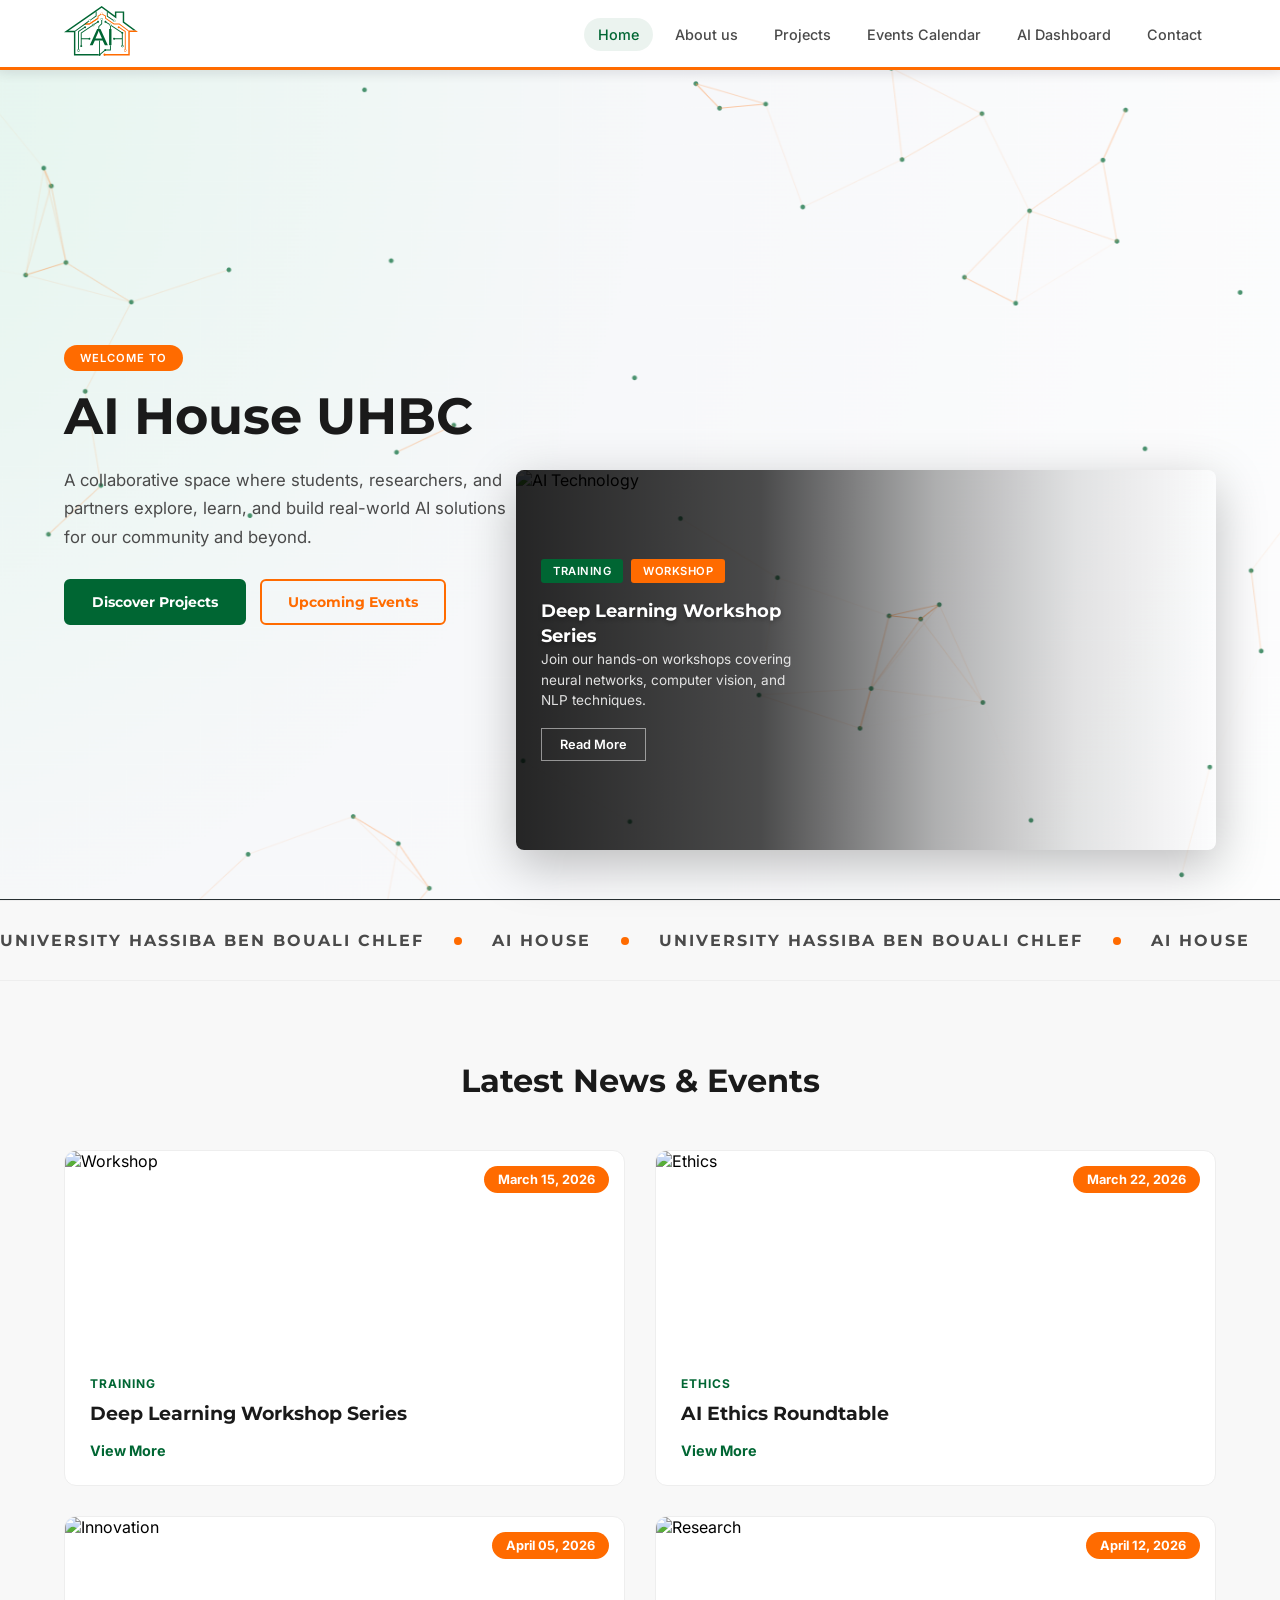
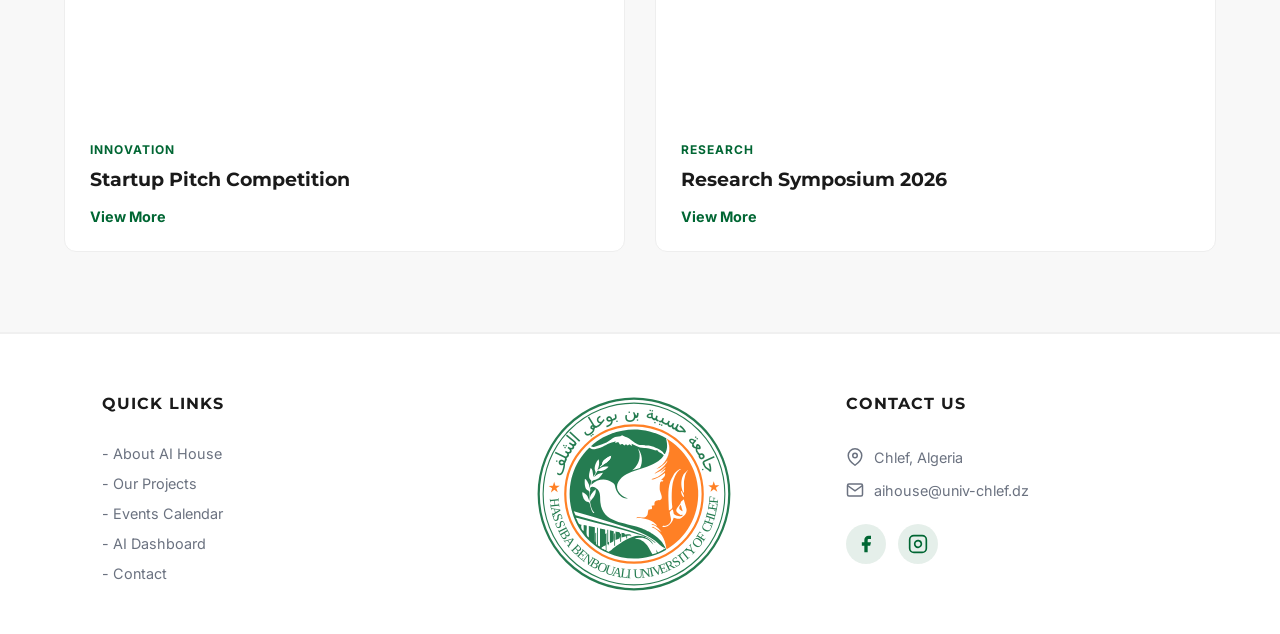
==== homepage.html @ d99b4059 "1" ====
<!DOCTYPE html>
<html lang="fr">
<head>
    <meta charset="UTF-8">
    <meta name="viewport" content="width=device-width, initial-scale=1.0">
    <title>AI House UHBC | Official Landing Page</title>
    <link href="https://fonts.googleapis.com/css2?family=Inter:wght@400;500&family=Montserrat:wght@600;700&display=swap" rel="stylesheet">
    <link rel="stylesheet" href="homepage.css">
    <link rel="stylesheet" href="nav.css">
    <link rel="stylesheet" href="hero.css">
    <link rel="stylesheet" href="slider.css">
    <link rel="stylesheet" href="marquee.css">
    <link rel="stylesheet" href="latest.css">
    <link rel="stylesheet" href="footer.css">
    <link rel="stylesheet" href="responsive.css">
</head>
<body>
    
    <header class="header">
        <nav class="navbar">
            <div class="nav-container">
                <a href="homepage.html" class="logo">
                    <img src="aihouse_logo.svg" alt="Ai House Logo" class="logo-header">
                </a>

                <button class="nav-toggle" aria-label="Toggle navigation">
                    <span></span>
                    <span></span>
                    <span></span>
                </button>
                
                <ul class="nav-links">
                    <li><a href="#home">Home</a></li>
                    <li><a href="#about_us">About us</a></li>
                    <li><a href="#projects">Projects</a></li>
                    <li><a href="#events">Events Calendar</a></li>
                    <li><a href="#ai_dashboard">AI Dashboard</a></li>
                    <li><a href="#contact">Contact</a></li>
                </ul>
            </div>
        </nav>
    </header>
    
    <section class="hero" id="home">
        <div class="hero-greeting">
            <span class="greeting-tag">Welcome to</span>
            <h1>AI House UHBC</h1>
            <p class="greeting-text">
                A collaborative space where students, researchers, and partners explore, 
                learn, and build real-world AI solutions for our community and beyond.
            </p>
            <div class="greeting-buttons">
                <a href="#projects" class="btn btn-primary">Discover Projects</a>
                <a href="#events" class="btn btn-secondary">Upcoming Events</a>
            </div>
        </div>
        
        <div class="hero-slider">
            <div class="mini-slide active" data-index="0">
                <div class="slide-bg">
                    <img src="https://images.unsplash.com/photo-1677442136019-21780ecad995?auto=format&w=600" alt="AI Technology">
                </div>
                <div class="slide-overlay">
                    <div class="slide-tags">
                        <span class="tag tag-green">Training</span>
                        <span class="tag tag-orange">Workshop</span>
                    </div>
                    <h3 class="slide-title">Deep Learning Workshop Series</h3>
                    <p class="slide-desc">Join our hands-on workshops covering neural networks, computer vision, and NLP techniques.</p>
                    <a href="#" class="slide-readmore">Read More</a>
                </div>
            </div>
            
            <div class="mini-slide" data-index="1">
                <div class="slide-bg">
                    <img src="https://images.unsplash.com/photo-1559136555-9303baea8ebd?auto=format&w=600" alt="Innovation">
                </div>
                <div class="slide-overlay">
                    <div class="slide-tags">
                        <span class="tag tag-green">Innovation</span>
                        <span class="tag tag-blue">Competition</span>
                    </div>
                    <h3 class="slide-title">Startup Pitch Competition 2026</h3>
                    <p class="slide-desc">Showcase your AI-powered startup idea and win funding, mentorship, and resources.</p>
                    <a href="#" class="slide-readmore">Read More</a>
                </div>
            </div>
            
            <div class="mini-slide" data-index="2">
                <div class="slide-bg">
                    <img src="https://images.unsplash.com/photo-1507413245164-6160d8298b31?auto=format&w=600" alt="Research">
                </div>
                <div class="slide-overlay">
                    <div class="slide-tags">
                        <span class="tag tag-green">Research</span>
                        <span class="tag tag-orange">Symposium</span>
                    </div>
                    <h3 class="slide-title">Research Symposium 2026</h3>
                    <p class="slide-desc">Present your research findings and explore cutting-edge AI research at UHBC.</p>
                    <a href="#" class="slide-readmore">Read More</a>
                </div>
            </div>
            
            <div class="mini-slide" data-index="3">
                <div class="slide-bg">
                    <img src="https://images.unsplash.com/photo-1550751827-4bd374c3f58b?auto=format&w=600" alt="Ethics">
                </div>
                <div class="slide-overlay">
                    <div class="slide-tags">
                        <span class="tag tag-green">Ethics</span>
                        <span class="tag tag-blue">Roundtable</span>
                    </div>
                    <h3 class="slide-title">AI Ethics Roundtable</h3>
                    <p class="slide-desc">Join the discussion on responsible AI development and ethical considerations.</p>
                    <a href="#" class="slide-readmore">Read More</a>
                </div>
            </div>
        </div>
    </section>

    <section class="marquee-section">
        <div class="marquee-row">
            <div class="marquee-content">
                <div class="marquee-item">University Hassiba Ben Bouali Chlef <div class="orange-dot"></div> AI House <div class="orange-dot"></div></div>
                <div class="marquee-item">University Hassiba Ben Bouali Chlef <div class="orange-dot"></div> AI House <div class="orange-dot"></div></div>
                <div class="marquee-item">University Hassiba Ben Bouali Chlef <div class="orange-dot"></div> AI House <div class="orange-dot"></div></div>
                <div class="marquee-item">University Hassiba Ben Bouali Chlef <div class="orange-dot"></div> AI House <div class="orange-dot"></div></div>
            </div>
        </div>
    </section>

    <section class="latest-section" id="events">
        <h2 class="section-title">Latest News & Events</h2>
        <div class="grid-2x2">
            <div class="event-card">
                <div class="event-image">
                    <img src="https://images.unsplash.com/photo-1591453089816-0fbb971b454c?auto=format&w=800" alt="Workshop">
                    <div class="date-badge">March 15, 2026</div>
                </div>
                <div class="event-content">
                    <span class="cat-tag">Training</span>
                    <h3 class="event-title">Deep Learning Workshop Series</h3>
                    <a href="#" class="event-link">View More</a>
                </div>
            </div>
            <div class="event-card">
                <div class="event-image">
                    <img src="https://images.unsplash.com/photo-1550751827-4bd374c3f58b?auto=format&w=800" alt="Ethics">
                    <div class="date-badge">March 22, 2026</div>
                </div>
                <div class="event-content">
                    <span class="cat-tag">Ethics</span>
                    <h3 class="event-title">AI Ethics Roundtable</h3>
                    <a href="#" class="event-link">View More</a>
                </div>
            </div>
            <div class="event-card">
                <div class="event-image">
                    <img src="https://images.unsplash.com/photo-1559136555-9303baea8ebd?auto=format&w=800" alt="Innovation">
                    <div class="date-badge">April 05, 2026</div>
                </div>
                <div class="event-content">
                    <span class="cat-tag">Innovation</span>
                    <h3 class="event-title">Startup Pitch Competition</h3>
                    <a href="#" class="event-link">View More</a>
                </div>
            </div>
            <div class="event-card">
                <div class="event-image">
                    <img src="https://images.unsplash.com/photo-1507413245164-6160d8298b31?auto=format&w=800" alt="Research">
                    <div class="date-badge">April 12, 2026</div>
                </div>
                <div class="event-content">
                    <span class="cat-tag">Research</span>
                    <h3 class="event-title">Research Symposium 2026</h3>
                    <a href="#" class="event-link">View More</a>
                </div>
            </div>
        </div>
    </section>

    <footer id="contact">
        <div class="footer-col footer-quick">
            <h3>Quick Links</h3>
            <ul class="footer-links">
                <li><a href="#">- About AI House</a></li>
                <li><a href="#">- Our Projects</a></li>
                <li><a href="#">- Events Calendar</a></li>
                <li><a href="#">- AI Dashboard</a></li>
                <li><a href="#">- Contact</a></li>
            </ul>
        </div>
        <div class="footer-col footer-logo">
            <img src="uhbc_logo.svg" alt="UHBC Logo" class="logo-footer">
        </div>
        <div class="footer-col footer-contact">
            <h3>Contact Us</h3>
            <p>
                <svg class="icon" viewBox="0 0 24 24" fill="none" stroke="currentColor" stroke-width="2">
                    <path d="M21 10c0 7-9 13-9 13s-9-6-9-13a9 9 0 0118 0z"/>
                    <circle cx="12" cy="10" r="3"/>
                </svg>
                Chlef, Algeria
            </p>
            <p>
                <svg class="icon" viewBox="0 0 24 24" fill="none" stroke="currentColor" stroke-width="2">
                    <path d="M4 4h16c1.1 0 2 .9 2 2v12c0 1.1-.9 2-2 2H4c-1.1 0-2-.9-2-2V6c0-1.1.9-2 2-2z"/>
                    <polyline points="22,6 12,13 2,6"/>
                </svg>
                aihouse@univ-chlef.dz
            </p>
            <div class="social-icons">
                <a href="https://www.facebook.com/people/AI-HOUSE-UHBC/61585214978330/" aria-label="Facebook">
                    <svg viewBox="0 0 24 24" fill="currentColor">
                        <path d="M18 2h-3a5 5 0 00-5 5v3H7v4h3v8h4v-8h3l1-4h-4V7a1 1 0 011-1h3z"/>
                    </svg>
                </a>
                <a href="https://www.instagram.com/aihouseuhbc/" aria-label="Instagram">
                    <svg viewBox="0 0 24 24" fill="none" stroke="currentColor" stroke-width="2">
                        <rect x="2" y="2" width="20" height="20" rx="5" ry="5"/>
                        <path d="M16 11.37A4 4 0 1112.63 8 4 4 0 0116 11.37z"/>
                        <line x1="17.5" y1="6.5" x2="17.51" y2="6.5"/>
                    </svg>
                </a>
            </div>
        </div>
    </footer>

    <script src="homepage.js"></script>
</body>
</html>
---- homepage.css ----
:root {
    --primary-green: #006633;
    --primary-orange: #FF6B00;
    --dark-bg: #0A0F0D;
    --text-dark: #1A1A1A;
    --text-gray: #4A4A4A;
    --text-light: #F5F5F5;
    --light-gray: #F8F8F8;
}

* {
    margin: 0;
    padding: 0;
    box-sizing: border-box;
}

body {
    font-family: 'Inter', sans-serif;
    background: #f7f8fa;
    overflow-x: hidden;
    scroll-behavior: smooth;
    padding-top: 70px;
}
---- nav.css ----
.navbar {
    position: fixed;
    top: 0;
    width: 100%;
    height: 70px;
    background: #ffffff;
    z-index: 2000;
    display: flex;
    align-items: center;
    border-bottom: 3px solid var(--primary-orange);
    box-shadow: 0 4px 12px rgba(15, 23, 42, 0.06);
}

.nav-container {
    width: 90%;
    max-width: 1200px;
    margin: 0 auto;
    display: flex;
    justify-content: space-between;
    align-items: center;
}

.logo {
    color: var(--text-dark);
    text-decoration: none;
    font-family: 'Montserrat';
    font-weight: 700;
    font-size: 1.3rem;
}

.logo-text {
    color: var(--primary-green);
}

.logo-header {
    height: 50px;
    width: auto;
    object-fit: contain;
    transition: all 0.3s ease;
}

.logo-header:hover {
    transform: scale(1.05);
}

.nav-links {
    display: flex;
    list-style: none;
    gap: 8px;
}

.nav-links a {
    color: var(--text-gray);
    text-decoration: none;
    font-weight: 500;
    font-size: 0.9rem;
    transition: all 0.3s ease;
    padding: 8px 14px;
    border-radius: 20px;
    white-space: nowrap;
}

.nav-links a:hover,
.nav-links a.active {
    color: var(--primary-green);
    background: rgba(0, 102, 51, 0.08);
}

.nav-toggle {
    display: none;
    width: 40px;
    height: 40px;
    border: none;
    background: transparent;
    cursor: pointer;
    flex-direction: column;
    justify-content: center;
    align-items: center;
    gap: 5px;
    padding: 0;
}

.nav-toggle span {
    display: block;
    width: 24px;
    height: 2px;
    background: var(--text-dark);
    border-radius: 2px;
    transition: all 0.3s ease;
}

body.nav-open .nav-toggle span:nth-child(1) {
    transform: rotate(45deg) translate(5px, 5px);
}

body.nav-open .nav-toggle span:nth-child(2) {
    opacity: 0;
}

body.nav-open .nav-toggle span:nth-child(3) {
    transform: rotate(-45deg) translate(5px, -5px);
}
---- hero.css ----
.hero {
    min-height: calc(100vh - 70px);
    background: url('bg.png');
    background-size: cover;
    background-position: center;
    display: flex;
    align-items: center;
    position: relative;
    padding: 60px 5%;
}

.hero-greeting {
    max-width: 500px;
    z-index: 2;
}

.greeting-tag {
    display: inline-block;
    background: var(--primary-orange);
    color: white;
    padding: 6px 16px;
    border-radius: 20px;
    font-size: 0.7rem;
    font-weight: 600;
    text-transform: uppercase;
    letter-spacing: 1px;
    margin-bottom: 16px;
}

.hero-greeting h1 {
    font-family: 'Montserrat';
    font-size: clamp(2.2rem, 4vw, 3.5rem);
    font-weight: 700;
    margin-bottom: 20px;
    line-height: 1.15;
    color: var(--text-dark);
}

.greeting-text {
    font-size: 1.05rem;
    line-height: 1.7;
    margin-bottom: 28px;
    color: var(--text-gray);
    max-width: 450px;
}

.greeting-buttons {
    display: flex;
    gap: 14px;
    flex-wrap: wrap;
}

.btn {
    display: inline-block;
    padding: 12px 26px;
    border-radius: 6px;
    text-decoration: none;
    font-family: 'Montserrat';
    font-weight: 700;
    font-size: 0.9rem;
    transition: all 0.3s ease;
}

.btn-primary {
    background: var(--primary-green);
    color: white;
    border: 2px solid var(--primary-green);
}

.btn-primary:hover {
    background: transparent;
    color: var(--primary-green);
    transform: translateY(-2px);
}

.btn-secondary {
    background: transparent;
    color: var(--primary-orange);
    border: 2px solid var(--primary-orange);
}

.btn-secondary:hover {
    background: var(--primary-orange);
    color: white;
    transform: translateY(-2px);
}
---- slider.css ----
.hero-slider {
    position: absolute;
    bottom: 50px;
    right: 5%;
    width: 700px;
    height: 380px;
    border-radius: 8px;
    overflow: hidden;
    box-shadow: 0 15px 50px rgba(0, 0, 0, 0.25);
    z-index: 10;
}

.mini-slide {
    display: none;
    position: relative;
    width: 100%;
    height: 100%;
}

.mini-slide.active {
    display: block;
    animation: fadeSlide 0.5s ease;
}

@keyframes fadeSlide {
    from { opacity: 0; }
    to { opacity: 1; }
}

.slide-bg {
    position: absolute;
    top: 0;
    left: 0;
    width: 100%;
    height: 100%;
    z-index: 1;
}

.slide-bg img {
    width: 100%;
    height: 100%;
    object-fit: cover;
}

.slide-overlay {
    position: absolute;
    top: 0;
    left: 0;
    width: 100%;
    height: 100%;
    z-index: 2;
    background: linear-gradient(to right, 
        rgba(0, 0, 0, 0.85) 0%, 
        rgba(0, 0, 0, 0.7) 35%, 
        rgba(0, 0, 0, 0.3) 60%, 
        rgba(0, 0, 0, 0.1) 80%, 
        transparent 100%);
    padding: 25px;
    display: flex;
    flex-direction: column;
    justify-content: center;
}

.slide-tags {
    display: flex;
    gap: 8px;
    margin-bottom: 15px;
    flex-wrap: wrap;
}

.tag {
    padding: 5px 12px;
    border-radius: 3px;
    font-size: 0.7rem;
    font-weight: 600;
    text-transform: uppercase;
    letter-spacing: 0.5px;
}

.tag-green {
    background: var(--primary-green);
    color: white;
}

.tag-orange {
    background: var(--primary-orange);
    color: white;
}

.tag-blue {
    background: #2563eb;
    color: white;
}

.slide-title {
    font-family: 'Montserrat';
    font-size: 1.15rem;
    font-weight: 700;
    color: white;
    line-height: 1.4;
    max-width: 280px;
    text-shadow: 0 2px 4px rgba(0, 0, 0, 0.3);
}

.slide-desc {
    font-size: 0.85rem;
    color: rgba(255, 255, 255, 0.85);
    line-height: 1.5;
    margin-bottom: 18px;
    max-width: 260px;
}

.slide-readmore {
    display: inline-block;
    padding: 8px 18px;
    border: 1px solid rgba(255, 255, 255, 0.5);
    color: white;
    text-decoration: none;
    font-size: 0.8rem;
    font-weight: 600;
    transition: all 0.3s ease;
    align-self: flex-start;
}

.slide-readmore:hover {
    background: white;
    color: var(--text-dark);
    border-color: white;
}

.slick-arrow {
    position: absolute;
    top: 50%;
    transform: translateY(-50%);
    width: 45px;
    height: 45px;
    border: 2px solid var(--primary-orange);
    background: transparent;
    border-radius: 50%;
    cursor: pointer;
    z-index: 20;
    display: flex;
    align-items: center;
    justify-content: center;
    transition: all 0.3s ease;
}

.slick-arrow svg {
    width: 20px;
    height: 20px;
    color: var(--primary-orange);
}

.slick-arrow:hover {
    background: var(--primary-orange);
    transform: translateY(-50%) scale(1.1);
}

.slick-arrow:hover svg {
    color: white;
}

.slick-prev {
    left: -60px;
}

.slick-next {
    right: -60px;
}
---- marquee.css ----
.marquee-section {
    background: var(--light-gray);
    padding: 30px 0;
    overflow: hidden;
    border-top: 1px solid #eee;
    border-bottom: 1px solid #eee;
}

.marquee-row {
    display: flex;
    white-space: nowrap;
}

.marquee-content {
    display: flex;
    align-items: center;
    min-width: 200%;
    animation: scroll-left 30s linear infinite;
}

.marquee-item {
    font-family: 'Montserrat';
    font-weight: 700;
    font-size: 1rem;
    text-transform: uppercase;
    letter-spacing: 2px;
    color: var(--text-gray);
    display: flex;
    align-items: center;
}

.orange-dot {
    width: 8px;
    height: 8px;
    background: var(--primary-orange);
    border-radius: 50%;
    margin: 0 30px;
}

@keyframes scroll-left {
    from { transform: translateX(0); }
    to { transform: translateX(-50%); }
}
---- latest.css ----
.latest-section {
    padding: 80px 5%;
    background: var(--light-gray);
}

.section-title {
    text-align: center;
    margin-bottom: 50px;
    font-family: 'Montserrat';
    font-size: 2rem;
    color: var(--text-dark);
}

.grid-2x2 {
    display: grid;
    grid-template-columns: repeat(2, 1fr);
    gap: 30px;
    max-width: 1200px;
    margin: 0 auto;
}

.event-card {
    background: #fff;
    border-radius: 12px;
    overflow: hidden;
    transition: all 0.3s ease;
    border: 1px solid #eee;
}

.event-card:hover {
    transform: translateY(-8px);
    box-shadow: 0 15px 30px rgba(0, 0, 0, 0.1);
}

.event-image {
    height: 200px;
    position: relative;
    overflow: hidden;
}

.event-image img {
    width: 100%;
    height: 100%;
    object-fit: cover;
    transition: transform 0.5s ease;
}

.event-card:hover .event-image img {
    transform: scale(1.1);
}

.date-badge {
    position: absolute;
    top: 15px;
    right: 15px;
    background: var(--primary-orange);
    color: white;
    padding: 6px 14px;
    border-radius: 20px;
    font-weight: 700;
    font-size: 0.8rem;
}

.event-content {
    padding: 25px;
}

.cat-tag {
    color: var(--primary-green);
    font-weight: 700;
    font-size: 0.75rem;
    text-transform: uppercase;
    margin-bottom: 10px;
    display: block;
    letter-spacing: 1px;
}

.event-title {
    font-family: 'Montserrat';
    font-size: 1.2rem;
    margin-bottom: 15px;
    color: var(--text-dark);
}

.event-link {
    color: var(--primary-green);
    font-weight: 700;
    text-decoration: none;
    font-size: 0.9rem;
}

.event-link:hover {
    text-decoration: underline;
}
---- footer.css ----
footer {
    background: #ffffff;
    color: var(--text-dark);
    padding: 60px 8% 40px;
    display: grid;
    grid-template-columns: repeat(3, 1fr);
    gap: 40px;
    border-top: 2px solid rgba(0, 0, 0, 0.06);
}

.footer-col {
    display: flex;
    flex-direction: column;
    gap: 10px;
}

.footer-col h3 {
    font-family: 'Montserrat';
    margin-bottom: 20px;
    font-size: 1rem;
    text-transform: uppercase;
    letter-spacing: 1px;
    color: var(--text-dark);
}

.footer-col p {
    font-size: 0.9rem;
    color: #6b7280;
    margin-top: 5px;
    display: flex;
    align-items: center;
    gap: 10px;
}

.footer-links {
    list-style: none;
    padding: 0;
    margin: 0;
}

.footer-links li {
    margin-bottom: 10px;
}

.footer-links a {
    color: #6b7280;
    text-decoration: none;
    transition: all 0.3s ease;
    font-size: 0.9rem;
}

.footer-links a:hover {
    color: var(--primary-green);
    padding-left: 5px;
}

.logo-footer {
    height: 200px;
    width: auto;
    object-fit: contain;
    opacity: 0.85;
    transition: opacity 0.3s ease;
}

.logo-footer:hover {
    opacity: 1;
}

.icon {
    width: 18px;
    height: 18px;
    flex-shrink: 0;
}

.social-icons {
    display: flex;
    gap: 12px;
    margin-top: 15px;
}

.social-icons a {
    width: 40px;
    height: 40px;
    background: rgba(0, 102, 51, 0.1);
    border-radius: 50%;
    display: flex;
    align-items: center;
    justify-content: center;
    color: var(--primary-green);
    transition: all 0.3s ease;
    text-decoration: none;
}

.social-icons a:hover {
    background: var(--primary-green);
    color: white;
    transform: translateY(-3px);
}

.social-icons a svg {
    width: 20px;
    height: 20px;
}
---- responsive.css ----
@media (max-width: 1100px) {
    .hero-slider {
        width: 380px;
        height: 260px;
    }
    
    .slide-title {
        font-size: 1.05rem;
        max-width: 240px;
    }
    
    .slide-desc {
        font-size: 0.8rem;
        max-width: 220px;
    }
}

@media (max-width: 992px) {
    .hero {
        flex-direction: column;
        align-items: flex-start;
        padding-bottom: 340px;
    }

    .hero-greeting {
        max-width: 100%;
        margin-bottom: 40px;
    }

    .hero-slider {
        position: relative;
        bottom: auto;
        right: auto;
        width: 100%;
        max-width: 500px;
        margin: 0 auto;
        height: 280px;
    }

    .slide-title {
        font-size: 1.15rem;
        max-width: 320px;
    }

    .slide-desc {
        font-size: 0.85rem;
        max-width: 300px;
    }

    .grid-2x2 {
        grid-template-columns: 1fr;
        max-width: 500px;
    }

    footer {
        grid-template-columns: 1fr;
        text-align: center;
        gap: 40px;
    }

    .col {
        align-items: center;
    }

    .social-icons {
        justify-content: center;
    }
}

@media (max-width: 768px) {
    .nav-toggle {
        display: flex;
    }

    .nav-links {
        position: absolute;
        top: 70px;
        left: 0;
        right: 0;
        flex-direction: column;
        background: white;
        padding: 20px;
        gap: 5px;
        box-shadow: 0 10px 30px rgba(0, 0, 0, 0.1);
        display: none;
    }

    body.nav-open .nav-links {
        display: flex;
    }

    .nav-links a {
        padding: 12px 20px;
        text-align: center;
    }

    .hero {
        padding: 40px 5% 320px;
    }

    .hero-greeting h1 {
        font-size: 1.9rem;
    }

    .greeting-text {
        font-size: 1rem;
    }

    .hero-slider {
        height: 260px;
    }

    .slide-overlay {
        padding: 20px;
    }

    .slide-title {
        font-size: 1.05rem;
        max-width: 260px;
    }

    .slide-desc {
        font-size: 0.8rem;
        max-width: 240px;
    }

    
    .slider-arrow {
        width: 32px;
        height: 32px;
    }

    .slider-arrow svg {
        width: 16px;
        height: 16px;
    }

    .latest-section {
        padding: 60px 5%;
    }

    .section-title {
        font-size: 1.6rem;
    }
}

@media (max-width: 480px) {
    .greeting-buttons {
        flex-direction: column;
    }

    .btn {
        width: 100%;
        text-align: center;
    }

    .hero-slider {
        height: 240px;
    }

    .slide-overlay {
        padding: 18px;
        background: linear-gradient(to right, 
            rgba(0, 0, 0, 0.9) 0%, 
            rgba(0, 0, 0, 0.75) 45%, 
            rgba(0, 0, 0, 0.4) 70%, 
            rgba(0, 0, 0, 0.2) 100%);
    }

    .slide-title {
        font-size: 0.95rem;
        max-width: 200px;
    }

    .slide-desc {
        font-size: 0.75rem;
        max-width: 180px;
        margin-bottom: 14px;
    }

    .slide-tags {
        margin-bottom: 12px;
    }

    .tag {
        padding: 4px 10px;
        font-size: 0.65rem;
    }

    .event-image {
        height: 160px;
    }

    .marquee-item {
        font-size: 0.85rem;
    }
}
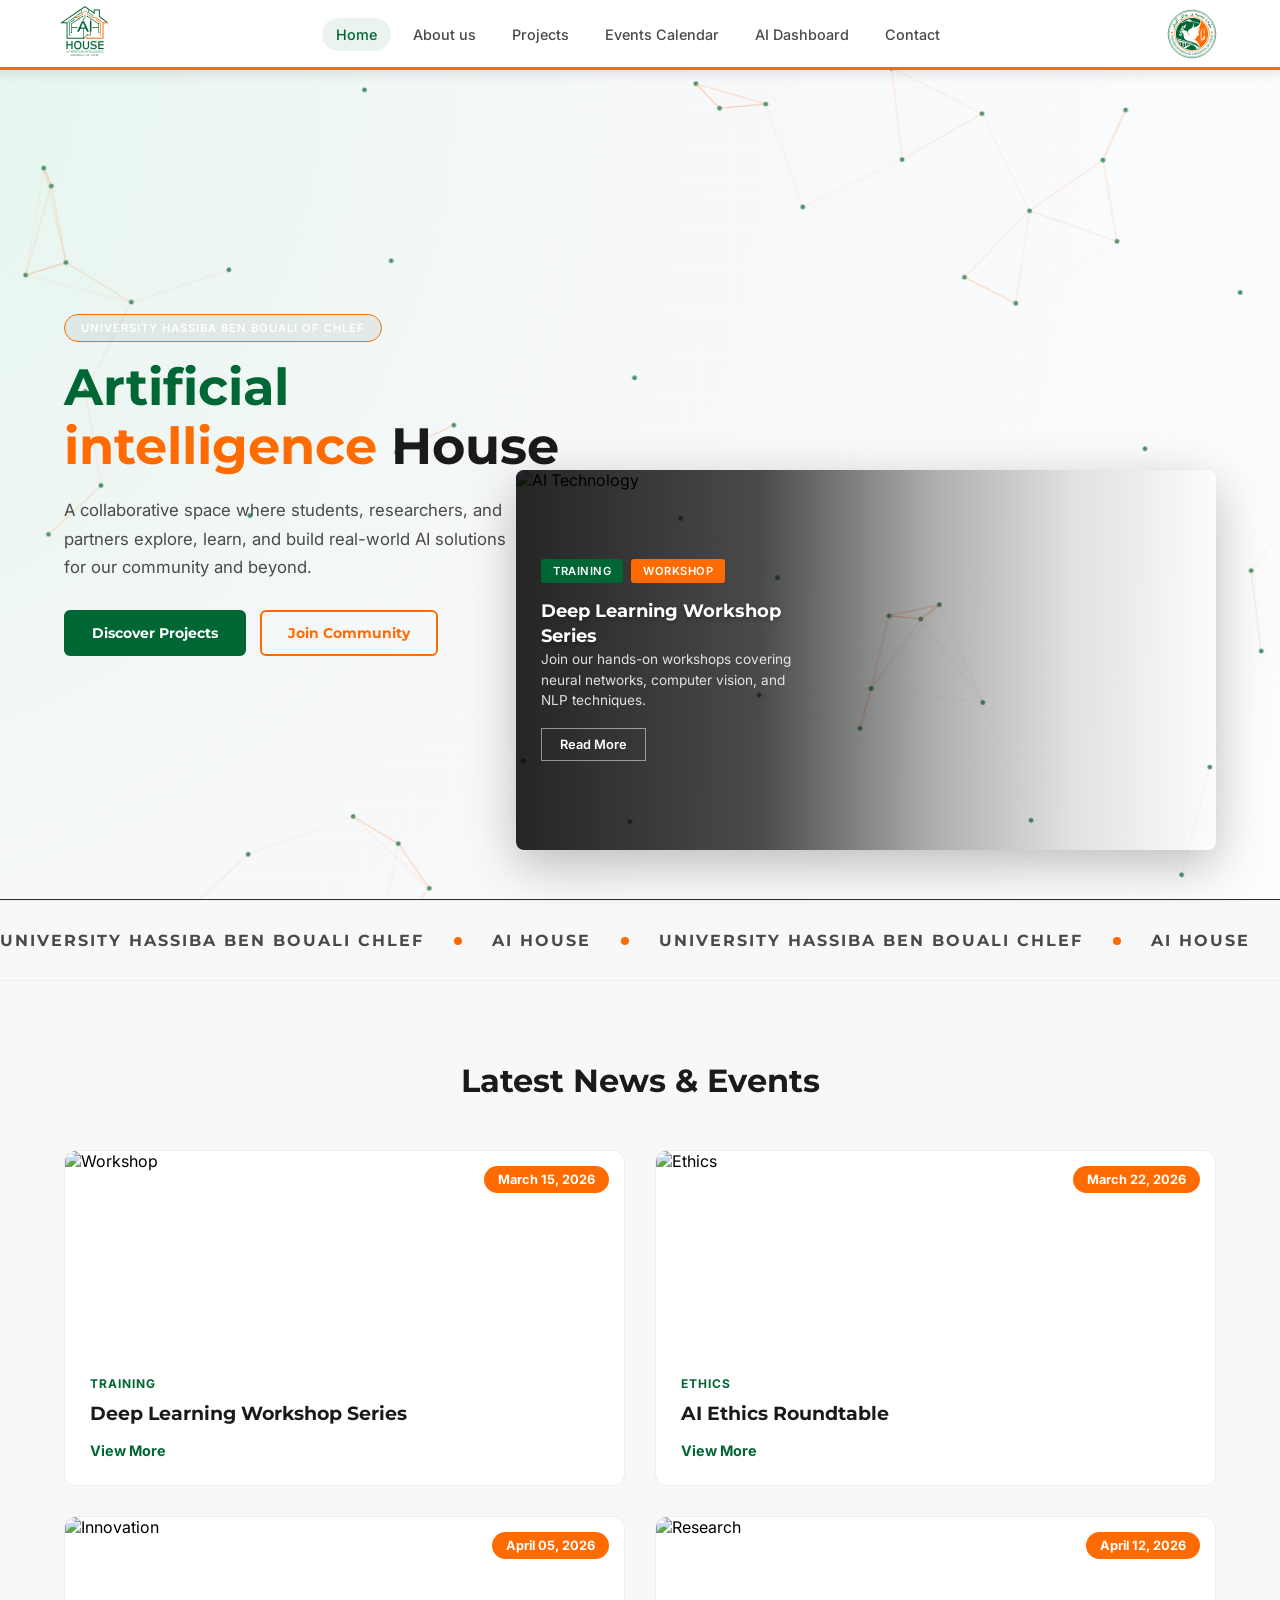
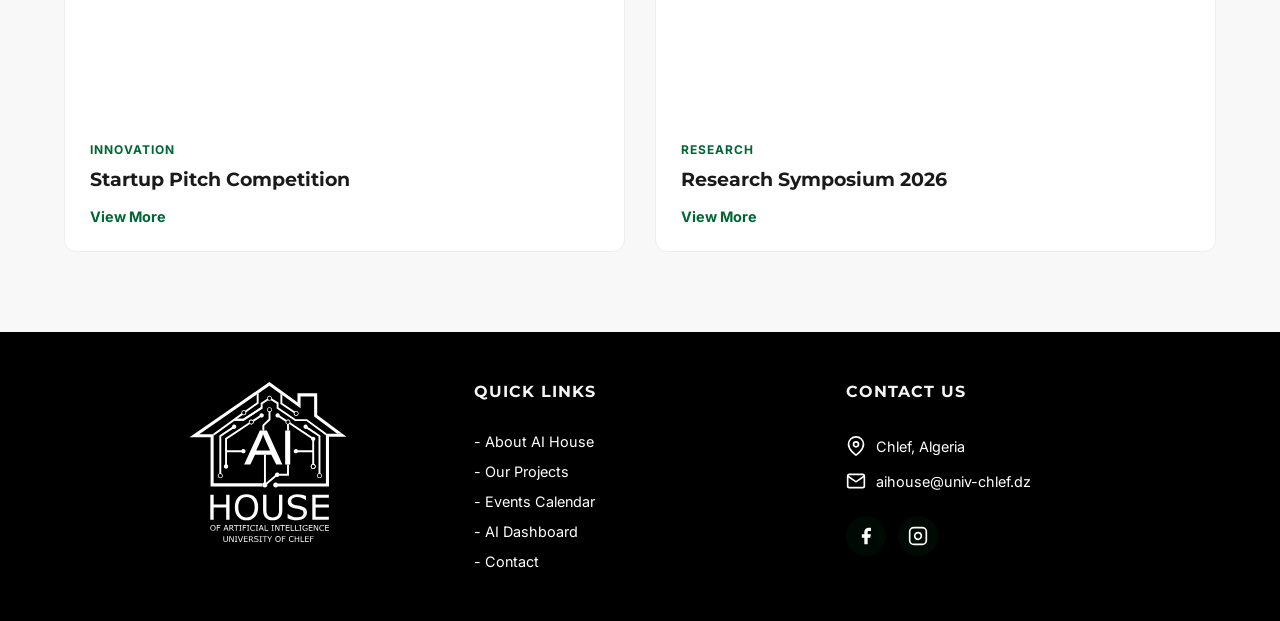
==== commit c539a502: "home" ====
--- a/homepage.html
+++ b/homepage.html
@@ -6,13 +6,6 @@
     <title>AI House UHBC | Official Landing Page</title>
     <link href="https://fonts.googleapis.com/css2?family=Inter:wght@400;500&family=Montserrat:wght@600;700&display=swap" rel="stylesheet">
     <link rel="stylesheet" href="homepage.css">
-    <link rel="stylesheet" href="nav.css">
-    <link rel="stylesheet" href="hero.css">
-    <link rel="stylesheet" href="slider.css">
-    <link rel="stylesheet" href="marquee.css">
-    <link rel="stylesheet" href="latest.css">
-    <link rel="stylesheet" href="footer.css">
-    <link rel="stylesheet" href="responsive.css">
 </head>
 <body>
     
@@ -37,21 +30,22 @@
                     <li><a href="#ai_dashboard">AI Dashboard</a></li>
                     <li><a href="#contact">Contact</a></li>
                 </ul>
+                <img src="uhbc_logo.svg" alt="Ai House Logo" class="logo-header">
             </div>
         </nav>
     </header>
     
     <section class="hero" id="home">
         <div class="hero-greeting">
-            <span class="greeting-tag">Welcome to</span>
-            <h1>AI House UHBC</h1>
+            <span class="greeting-tag">UNIVERSITY HASSIBA BEN BOUALI OF CHLEF</span>
+            <h1><span class="A-text">Artificial</span><span class="i-text"> intelligence</span> House</h1>
             <p class="greeting-text">
                 A collaborative space where students, researchers, and partners explore, 
                 learn, and build real-world AI solutions for our community and beyond.
             </p>
             <div class="greeting-buttons">
-                <a href="#projects" class="btn btn-primary">Discover Projects</a>
-                <a href="#events" class="btn btn-secondary">Upcoming Events</a>
+                <a href="#" class="btn btn-primary">Discover Projects</a>
+                <a href="#" class="btn btn-secondary">Join Community</a>
             </div>
         </div>
         
@@ -125,6 +119,14 @@
                 <div class="marquee-item">University Hassiba Ben Bouali Chlef <div class="orange-dot"></div> AI House <div class="orange-dot"></div></div>
                 <div class="marquee-item">University Hassiba Ben Bouali Chlef <div class="orange-dot"></div> AI House <div class="orange-dot"></div></div>
                 <div class="marquee-item">University Hassiba Ben Bouali Chlef <div class="orange-dot"></div> AI House <div class="orange-dot"></div></div>
+                <div class="marquee-item">University Hassiba Ben Bouali Chlef <div class="orange-dot"></div> AI House <div class="orange-dot"></div></div>
+                <div class="marquee-item">University Hassiba Ben Bouali Chlef <div class="orange-dot"></div> AI House <div class="orange-dot"></div></div>
+                <div class="marquee-item">University Hassiba Ben Bouali Chlef <div class="orange-dot"></div> AI House <div class="orange-dot"></div></div>
+                <div class="marquee-item">University Hassiba Ben Bouali Chlef <div class="orange-dot"></div> AI House <div class="orange-dot"></div></div>
+                <div class="marquee-item">University Hassiba Ben Bouali Chlef <div class="orange-dot"></div> AI House <div class="orange-dot"></div></div>
+                <div class="marquee-item">University Hassiba Ben Bouali Chlef <div class="orange-dot"></div> AI House <div class="orange-dot"></div></div>
+                <div class="marquee-item">University Hassiba Ben Bouali Chlef <div class="orange-dot"></div> AI House <div class="orange-dot"></div></div>
+                <div class="marquee-item">University Hassiba Ben Bouali Chlef <div class="orange-dot"></div> AI House <div class="orange-dot"></div></div>
             </div>
         </div>
     </section>
@@ -179,7 +181,10 @@
         </div>
     </section>
 
-    <footer id="contact">
+    <footer class="footer">
+        <div class="footer-col logo">
+            <img src="aihouse_logo_white.svg" alt="Ai House Logo" class="logo-footer">
+        </div>
         <div class="footer-col footer-quick">
             <h3>Quick Links</h3>
             <ul class="footer-links">
@@ -189,9 +194,6 @@
                 <li><a href="#">- AI Dashboard</a></li>
                 <li><a href="#">- Contact</a></li>
             </ul>
-        </div>
-        <div class="footer-col footer-logo">
-            <img src="uhbc_logo.svg" alt="UHBC Logo" class="logo-footer">
         </div>
         <div class="footer-col footer-contact">
             <h3>Contact Us</h3>
--- a/homepage.css
+++ b/homepage.css
@@ -22,16 +22,840 @@
     padding-top: 70px;
 }
 
-
-
-
-
-
-
-
-
-
-
-
-
-
+/* Navbar Styles */
+.navbar {
+    position: fixed;
+    top: 0;
+    left: 0;
+    right: 0;
+    width: 100%;
+    height: 70px;
+    background: #ffffff;
+    z-index: 2000;
+    display: flex;
+    align-items: center;
+    border-bottom: 3px solid var(--primary-orange);
+    box-shadow: 0 4px 12px rgba(15, 23, 42, 0.06);
+}
+
+.nav-container {
+    width: 100%;
+    max-width: 1200px;
+    margin: 0 auto;
+    display: flex;
+    justify-content: space-between;
+    align-items: center;
+    padding: 0 20px;
+}
+
+.logo {
+    color: var(--text-dark);
+    text-decoration: none;
+    font-family: 'Montserrat', sans-serif;
+    font-weight: 700;
+    font-size: 1.3rem;
+}
+
+.logo-text {
+    color: var(--primary-green);
+}
+
+.logo-header {
+    height: 50px;
+    width: auto;
+    object-fit: contain;
+    transition: all 0.3s ease;
+}
+
+.logo-header:hover {
+    transform: scale(1.05);
+}
+
+.nav-links {
+    display: flex;
+    list-style: none;
+    gap: 8px;
+}
+
+.nav-links a {
+    color: var(--text-gray);
+    text-decoration: none;
+    font-weight: 500;
+    font-size: 0.9rem;
+    transition: all 0.3s ease;
+    padding: 8px 14px;
+    border-radius: 20px;
+    white-space: nowrap;
+}
+
+.nav-links a:hover,
+.nav-links a.active {
+    color: var(--primary-green);
+    background: rgba(0, 102, 51, 0.08);
+}
+
+.nav-toggle {
+    display: none;
+    width: 40px;
+    height: 40px;
+    border: none;
+    background: transparent;
+    cursor: pointer;
+    flex-direction: column;
+    justify-content: center;
+    align-items: center;
+    gap: 5px;
+    padding: 0;
+}
+
+.nav-toggle span {
+    display: block;
+    width: 24px;
+    height: 2px;
+    background: var(--text-dark);
+    border-radius: 2px;
+    transition: all 0.3s ease;
+}
+
+body.nav-open .nav-toggle span:nth-child(1) {
+    transform: rotate(45deg) translate(5px, 5px);
+}
+
+body.nav-open .nav-toggle span:nth-child(2) {
+    opacity: 0;
+}
+
+body.nav-open .nav-toggle span:nth-child(3) {
+    transform: rotate(-45deg) translate(5px, -5px);
+}
+
+/* Hero Section */
+.hero {
+    min-height: calc(100vh - 70px);
+    background: url('bg.png');
+    background-size: cover;
+    background-position: center;
+    display: flex;
+    align-items: center;
+    position: relative;
+    padding: 60px 5%;
+}
+
+.hero-greeting {
+    max-width: 500px;
+    z-index: 2;
+}
+
+.A-text {
+    color: var(--primary-green);
+}
+
+.i-text {
+    color: var(--primary-orange);
+}
+
+.greeting-tag {
+    display: inline-block;
+    background: rgba(0, 0, 0, 0.06);
+    color: white;
+    border: 1px solid var(--primary-orange);
+    padding: 6px 16px;
+    border-radius: 20px;
+    font-size: 0.7rem;
+    font-weight: 600;
+    text-transform: uppercase;
+    letter-spacing: 1px;
+    margin-bottom: 16px;
+}
+
+.hero-greeting h1 {
+    font-family: 'Montserrat', sans-serif;
+    font-size: clamp(2.2rem, 4vw, 3.5rem);
+    font-weight: 700;
+    margin-bottom: 20px;
+    line-height: 1.15;
+    color: var(--text-dark);
+}
+
+.greeting-text {
+    font-size: 1.05rem;
+    line-height: 1.7;
+    margin-bottom: 28px;
+    color: var(--text-gray);
+    max-width: 450px;
+}
+
+.greeting-buttons {
+    display: flex;
+    gap: 14px;
+    flex-wrap: wrap;
+}
+
+.btn {
+    display: inline-block;
+    padding: 12px 26px;
+    border-radius: 6px;
+    text-decoration: none;
+    font-family: 'Montserrat', sans-serif;
+    font-weight: 700;
+    font-size: 0.9rem;
+    transition: all 0.3s ease;
+}
+
+.btn-primary {
+    background: var(--primary-green);
+    color: white;
+    border: 2px solid var(--primary-green);
+}
+
+.btn-primary:hover {
+    background: transparent;
+    color: var(--primary-green);
+    transform: translateY(-2px);
+}
+
+.btn-secondary {
+    background: transparent;
+    color: var(--primary-orange);
+    border: 2px solid var(--primary-orange);
+}
+
+.btn-secondary:hover {
+    background: var(--primary-orange);
+    color: white;
+    transform: translateY(-2px);
+}
+
+/* Hero Slider */
+.hero-slider {
+    position: absolute;
+    bottom: 50px;
+    right: 5%;
+    width: 700px;
+    height: 380px;
+    border-radius: 8px;
+    overflow: hidden;
+    box-shadow: 0 15px 50px rgba(0, 0, 0, 0.25);
+    z-index: 10;
+}
+
+.mini-slide {
+    position: absolute;
+    top: 0;
+    left: 0;
+    width: 100%;
+    height: 100%;
+    opacity: 0;
+    transform: translateX(100%);
+    transition: transform 0.5s ease, opacity 0.5s ease;
+}
+
+.mini-slide.active {
+    opacity: 1;
+    transform: translateX(0);
+}
+
+.mini-slide.exiting {
+    opacity: 0;
+    transform: translateX(-100%);
+}
+
+.slide-bg {
+    position: absolute;
+    top: 0;
+    left: 0;
+    width: 100%;
+    height: 100%;
+    z-index: 1;
+}
+
+.slide-bg img {
+    width: 100%;
+    height: 100%;
+    object-fit: cover;
+}
+
+.slide-overlay {
+    position: absolute;
+    top: 0;
+    left: 0;
+    width: 100%;
+    height: 100%;
+    z-index: 2;
+    background: linear-gradient(to right, 
+        rgba(0, 0, 0, 0.85) 0%, 
+        rgba(0, 0, 0, 0.7) 35%, 
+        rgba(0, 0, 0, 0.3) 60%, 
+        rgba(0, 0, 0, 0.1) 80%, 
+        transparent 100%);
+    padding: 25px;
+    display: flex;
+    flex-direction: column;
+    justify-content: center;
+}
+
+.slide-tags {
+    display: flex;
+    gap: 8px;
+    margin-bottom: 15px;
+    flex-wrap: wrap;
+}
+
+.tag {
+    padding: 5px 12px;
+    border-radius: 3px;
+    font-size: 0.7rem;
+    font-weight: 600;
+    text-transform: uppercase;
+    letter-spacing: 0.5px;
+}
+
+.tag-green {
+    background: var(--primary-green);
+    color: white;
+}
+
+.tag-orange {
+    background: var(--primary-orange);
+    color: white;
+}
+
+.tag-blue {
+    background: #2563eb;
+    color: white;
+}
+
+.slide-title {
+    font-family: 'Montserrat', sans-serif;
+    font-size: 1.15rem;
+    font-weight: 700;
+    color: white;
+    line-height: 1.4;
+    max-width: 280px;
+    text-shadow: 0 2px 4px rgba(0, 0, 0, 0.3);
+}
+
+.slide-desc {
+    font-size: 0.85rem;
+    color: rgba(255, 255, 255, 0.85);
+    line-height: 1.5;
+    margin-bottom: 18px;
+    max-width: 260px;
+}
+
+.slide-readmore {
+    display: inline-block;
+    padding: 8px 18px;
+    border: 1px solid rgba(255, 255, 255, 0.5);
+    color: white;
+    text-decoration: none;
+    font-size: 0.8rem;
+    font-weight: 600;
+    transition: all 0.3s ease;
+    align-self: flex-start;
+}
+
+.slide-readmore:hover {
+    background: white;
+    color: var(--text-dark);
+    border-color: white;
+}
+
+/* Marquee Section */
+.marquee-section {
+    background: var(--light-gray);
+    padding: 30px 0;
+    overflow: hidden;
+    border-top: 1px solid #eee;
+    border-bottom: 1px solid #eee;
+}
+
+.marquee-row {
+    display: flex;
+    white-space: nowrap;
+}
+
+.marquee-content {
+    display: flex;
+    align-items: center;
+    min-width: 200%;
+    animation: scroll-left 30s linear infinite;
+}
+
+.marquee-item {
+    font-family: 'Montserrat', sans-serif;
+    font-weight: 700;
+    font-size: 1rem;
+    text-transform: uppercase;
+    letter-spacing: 2px;
+    color: var(--text-gray);
+    display: flex;
+    align-items: center;
+}
+
+.orange-dot {
+    width: 8px;
+    height: 8px;
+    background: var(--primary-orange);
+    border-radius: 50%;
+    margin: 0 30px;
+}
+
+@keyframes scroll-left {
+    from { transform: translateX(0); }
+    to { transform: translateX(-50%); }
+}
+
+/* Latest Section */
+.latest-section {
+    padding: 80px 5%;
+    background: var(--light-gray);
+}
+
+.section-title {
+    text-align: center;
+    margin-bottom: 50px;
+    font-family: 'Montserrat', sans-serif;
+    font-size: 2rem;
+    color: var(--text-dark);
+}
+
+.grid-2x2 {
+    display: grid;
+    grid-template-columns: repeat(2, 1fr);
+    gap: 30px;
+    max-width: 1200px;
+    margin: 0 auto;
+}
+
+.event-card {
+    background: #fff;
+    border-radius: 12px;
+    overflow: hidden;
+    transition: all 0.3s ease;
+    border: 1px solid #eee;
+}
+
+.event-card:hover {
+    transform: translateY(-8px);
+    box-shadow: 0 15px 30px rgba(0, 0, 0, 0.1);
+}
+
+.event-image {
+    height: 200px;
+    position: relative;
+    overflow: hidden;
+}
+
+.event-image img {
+    width: 100%;
+    height: 100%;
+    object-fit: cover;
+    transition: transform 0.5s ease;
+}
+
+.event-card:hover .event-image img {
+    transform: scale(1.1);
+}
+
+.date-badge {
+    position: absolute;
+    top: 15px;
+    right: 15px;
+    background: var(--primary-orange);
+    color: white;
+    padding: 6px 14px;
+    border-radius: 20px;
+    font-weight: 700;
+    font-size: 0.8rem;
+}
+
+.event-content {
+    padding: 25px;
+}
+
+.cat-tag {
+    color: var(--primary-green);
+    font-weight: 700;
+    font-size: 0.75rem;
+    text-transform: uppercase;
+    margin-bottom: 10px;
+    display: block;
+    letter-spacing: 1px;
+}
+
+.event-title {
+    font-family: 'Montserrat', sans-serif;
+    font-size: 1.2rem;
+    margin-bottom: 15px;
+    color: var(--text-dark);
+}
+
+.event-link {
+    color: var(--primary-green);
+    font-weight: 700;
+    text-decoration: none;
+    font-size: 0.9rem;
+}
+
+.event-link:hover {
+    text-decoration: underline;
+}
+
+/* Footer */
+.footer {
+    background: black;
+    color: var(--text-light);
+    padding: 50px 8% 40px;
+    display: grid;
+    grid-template-columns: repeat(3, 1fr);
+    gap: 40px; 
+    position: relative;
+}
+
+.footer > * {
+    position: relative;
+    z-index: 2;
+}
+
+.footer-col {
+    display: flex;
+    flex-direction: column;
+    gap: 10px;
+}
+
+.footer-col h3 {
+    font-family: 'Montserrat', sans-serif;
+    margin-bottom: 20px;
+    font-size: 1rem;
+    text-transform: uppercase;
+    letter-spacing: 1px;
+    color: var(--text-light);
+}
+
+.footer-col p {
+    font-size: 0.9rem;
+    color: #ffffff;
+    margin-top: 5px;
+    display: flex;
+    align-items: center;
+    gap: 10px;
+}
+
+.footer-links {
+    list-style: none;
+    padding: 0;
+    margin: 0;
+}
+
+.footer-links li {
+    margin-bottom: 10px;
+}
+
+.footer-links a {
+    color: #ffffff;
+    text-decoration: none;
+    transition: all 0.3s ease;
+    font-size: 0.9rem;
+}
+
+.footer-links a:hover {
+    color: var(--primary-green);
+    padding-left: 5px;
+}
+
+.logo-footer {
+    height: 160px;
+    opacity: 1;
+}
+
+.icon {
+    width: 20px;
+    height: 20px;
+    flex-shrink: 0;
+}
+
+.social-icons {
+    display: flex;
+    gap: 12px;
+    margin-top: 15px;
+}
+
+.social-icons a {
+    width: 40px;
+    height: 40px;
+    background: rgba(0, 102, 51, 0.1);
+    border-radius: 50%;
+    display: flex;
+    align-items: center;
+    justify-content: center;
+    color: #ffffff;
+    transition: all 0.3s ease;
+    text-decoration: none;
+}
+
+.social-icons a:hover {
+    background: var(--primary-green);
+    color: white;
+    transform: scale(1.1);
+}
+
+.social-icons a svg {
+    width: 20px;
+    height: 20px;
+}
+
+/* Responsive Design - Media Queries */
+@media (max-width: 1200px) {
+    .nav-container {
+        width: 95%;
+    }
+    
+    .hero-slider {
+        width: 600px;
+        height: 340px;
+    }
+}
+
+@media (max-width: 1100px) {
+    .hero-slider {
+        width: 500px;
+        height: 300px;
+    }
+    
+    .slide-title {
+        font-size: 1.05rem;
+        max-width: 240px;
+    }
+    
+    .slide-desc {
+        font-size: 0.8rem;
+        max-width: 220px;
+    }
+}
+
+@media (max-width: 992px) {
+    .hero {
+        flex-direction: column;
+        align-items: flex-start;
+        padding-bottom: 400px;
+    }
+
+    .hero-greeting {
+        max-width: 100%;
+        margin-bottom: 40px;
+    }
+
+    .hero-slider {
+        position: relative;
+        bottom: auto;
+        right: auto;
+        width: 100%;
+        max-width: 600px;
+        margin: 0 auto;
+        height: 350px;
+    }
+
+    .slide-title {
+        font-size: 1.15rem;
+        max-width: 320px;
+    }
+
+    .slide-desc {
+        font-size: 0.85rem;
+        max-width: 300px;
+    }
+
+    .grid-2x2 {
+        grid-template-columns: 1fr;
+        max-width: 600px;
+    }
+
+    .footer {
+        grid-template-columns: repeat(2, 1fr);
+        gap: 40px;
+    }
+}
+
+@media (max-width: 768px) {
+    .nav-toggle {
+        display: flex;
+    }
+
+    .nav-links {
+        position: absolute;
+        top: 70px;
+        left: 0;
+        right: 0;
+        flex-direction: column;
+        background: white;
+        padding: 20px;
+        gap: 5px;
+        box-shadow: 0 10px 30px rgba(0, 0, 0, 0.1);
+        display: none;
+    }
+
+    body.nav-open .nav-links {
+        display: flex;
+    }
+
+    .nav-links a {
+        padding: 12px 20px;
+        text-align: center;
+    }
+
+    .hero {
+        padding: 40px 5% 40px;
+        min-height: auto;
+    }
+
+    .hero-greeting h1 {
+        font-size: 1.9rem;
+    }
+
+    .greeting-text {
+        font-size: 1rem;
+    }
+
+    .hero-slider {
+        position: relative;
+        bottom: auto;
+        right: auto;
+        width: 100%;
+        height: 300px;
+        margin-top: 40px;
+    }
+
+    .slide-overlay {
+        padding: 20px;
+    }
+
+    .slide-title {
+        font-size: 1.05rem;
+        max-width: 260px;
+    }
+
+    .slide-desc {
+        font-size: 0.8rem;
+        max-width: 240px;
+    }
+
+    .latest-section {
+        padding: 60px 5%;
+    }
+
+    .section-title {
+        font-size: 1.6rem;
+    }
+
+    .logo-footer {
+        height: 100px;
+    }
+
+    .footer {
+        grid-template-columns: 1fr;
+        text-align: center;
+        gap: 40px;
+    }
+
+    .footer-col {
+        align-items: center;
+    }
+
+    .social-icons {
+        justify-content: center;
+    }
+
+    .footer-col p {
+        justify-content: center;
+    }
+}
+
+@media (max-width: 480px) {
+    .nav-container {
+        padding: 0 15px;
+    }
+
+    .greeting-buttons {
+        flex-direction: column;
+    }
+
+    .btn {
+        width: 100%;
+        text-align: center;
+    }
+
+    .hero-slider {
+        height: 280px;
+    }
+
+    .slide-overlay {
+        padding: 18px;
+        background: linear-gradient(to right, 
+            rgba(0, 0, 0, 0.9) 0%, 
+            rgba(0, 0, 0, 0.75) 45%, 
+            rgba(0, 0, 0, 0.4) 70%, 
+            rgba(0, 0, 0, 0.2) 100%);
+    }
+
+    .slide-title {
+        font-size: 0.95rem;
+        max-width: 200px;
+    }
+
+    .slide-desc {
+        font-size: 0.75rem;
+        max-width: 180px;
+        margin-bottom: 14px;
+    }
+
+    .slide-tags {
+        margin-bottom: 12px;
+    }
+
+    .tag {
+        padding: 4px 10px;
+        font-size: 0.65rem;
+    }
+
+    .event-image {
+        height: 160px;
+    }
+
+    .marquee-item {
+        font-size: 0.85rem;
+    }
+
+    .logo-footer {
+        height: 80px;
+    }
+
+    .footer {
+        padding: 40px 5%;
+    }
+
+    .footer-col h3 {
+        font-size: 0.9rem;
+    }
+}
+
+/* Extra small devices */
+@media (max-width: 360px) {
+    .hero-greeting h1 {
+        font-size: 1.6rem;
+    }
+
+    .hero-slider {
+        height: 240px;
+    }
+
+    .slide-title {
+        font-size: 0.85rem;
+        max-width: 160px;
+    }
+
+    .slide-desc {
+        font-size: 0.7rem;
+        max-width: 150px;
+    }
+}
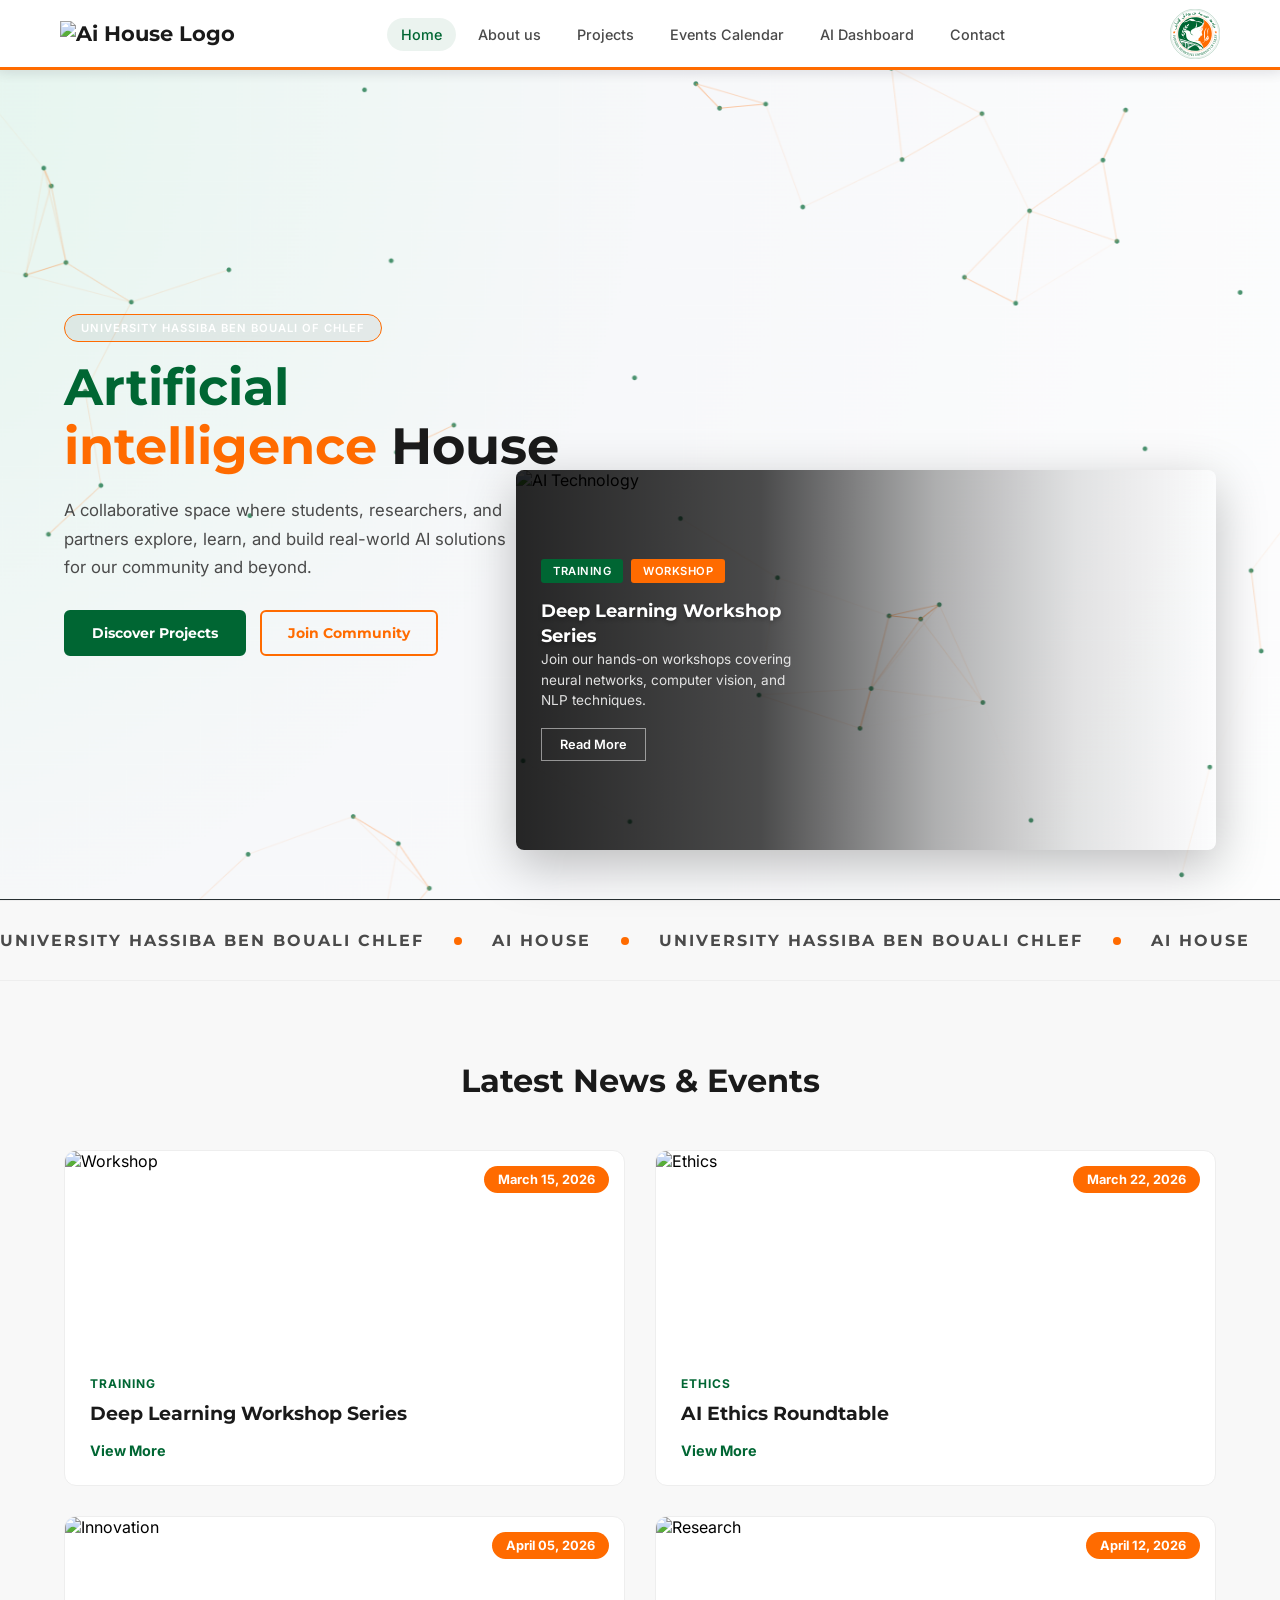
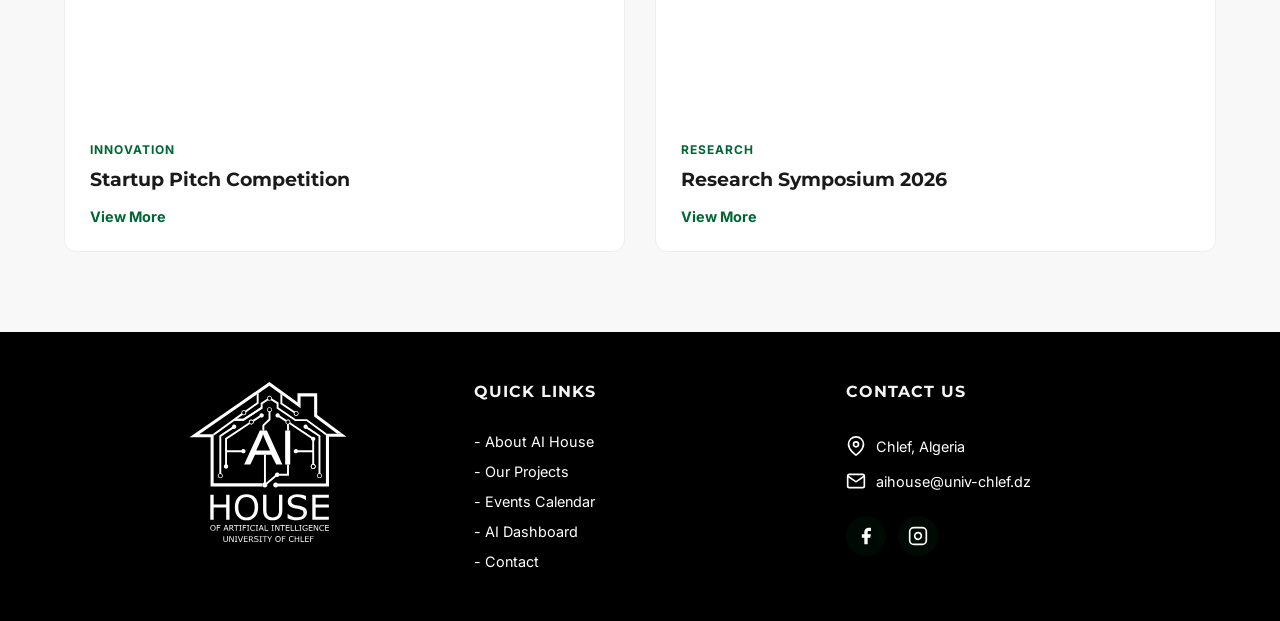
==== commit f34c1a65: "login+home" ====
--- a/homepage.html
+++ b/homepage.html
@@ -13,7 +13,7 @@
         <nav class="navbar">
             <div class="nav-container">
                 <a href="homepage.html" class="logo">
-                    <img src="aihouse_logo.svg" alt="Ai House Logo" class="logo-header">
+                    <img src="assets/aihouse_logo.svg" alt="Ai House Logo" class="logo-header">
                 </a>
 
                 <button class="nav-toggle" aria-label="Toggle navigation">
@@ -30,7 +30,7 @@
                     <li><a href="#ai_dashboard">AI Dashboard</a></li>
                     <li><a href="#contact">Contact</a></li>
                 </ul>
-                <img src="uhbc_logo.svg" alt="Ai House Logo" class="logo-header">
+                <img src="assets/uhbc_logo.svg" alt="Ai House Logo" class="logo-header">
             </div>
         </nav>
     </header>
@@ -183,7 +183,7 @@
 
     <footer class="footer">
         <div class="footer-col logo">
-            <img src="aihouse_logo_white.svg" alt="Ai House Logo" class="logo-footer">
+            <img src="assets/aihouse_logo_white.svg" alt="Ai House Logo" class="logo-footer">
         </div>
         <div class="footer-col footer-quick">
             <h3>Quick Links</h3>
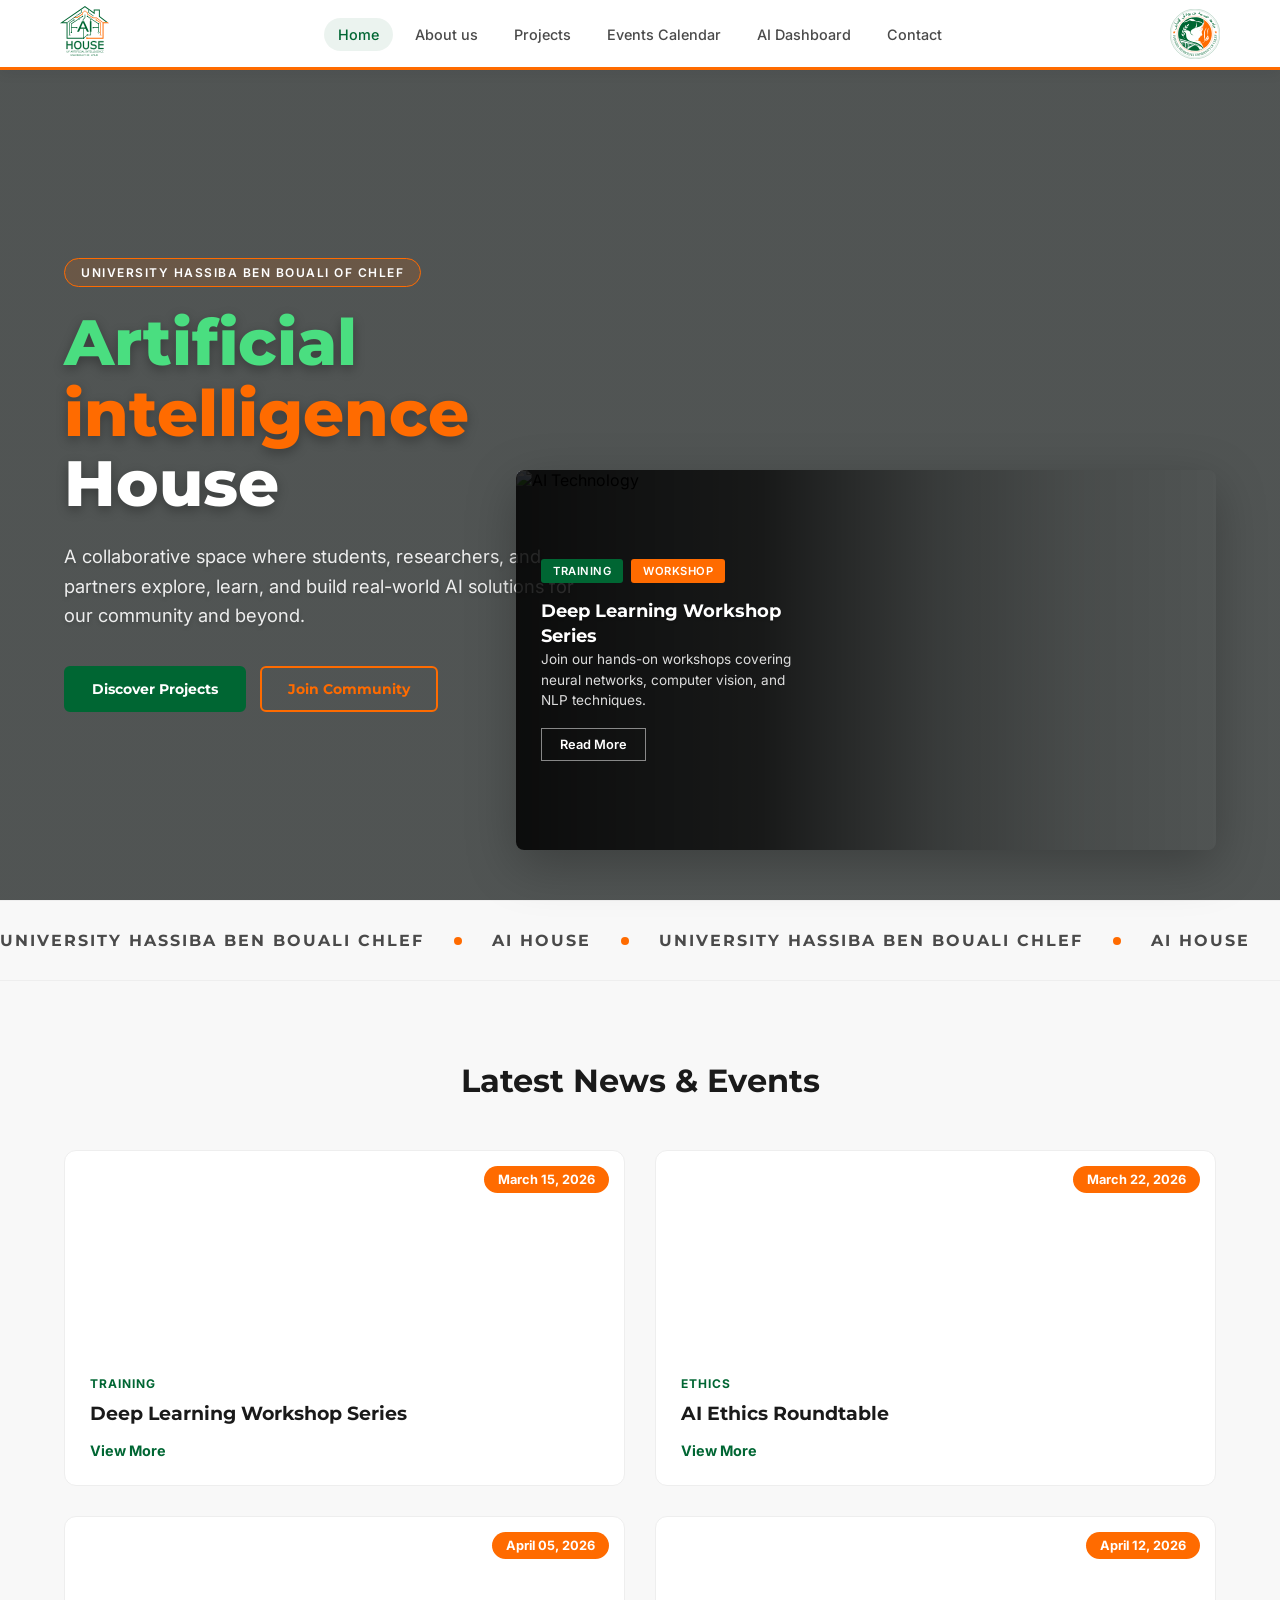
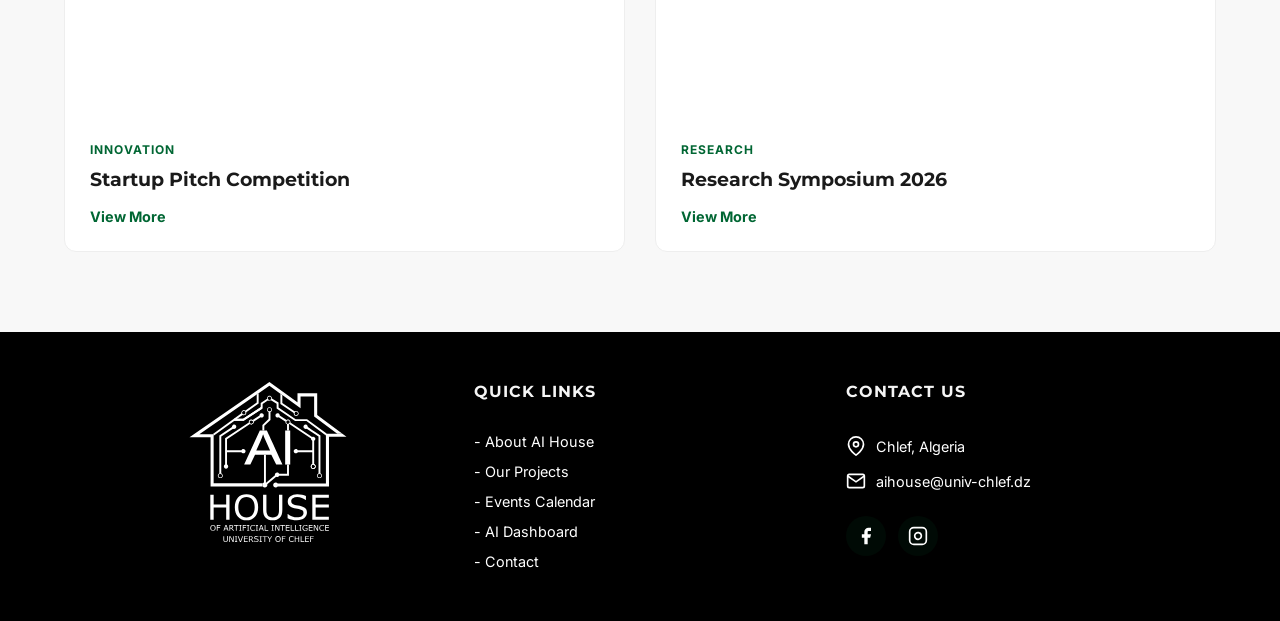
==== commit 18992fd4: "Enhance homepage with new background and smooth animations Replace homepage background image, add fa" ====
--- a/homepage.html
+++ b/homepage.html
@@ -131,10 +131,10 @@
         </div>
     </section>
 
-    <section class="latest-section" id="events">
+    <section class="latest-section reveal" id="events">
         <h2 class="section-title">Latest News & Events</h2>
         <div class="grid-2x2">
-            <div class="event-card">
+            <div class="event-card reveal">
                 <div class="event-image">
                     <img src="https://images.unsplash.com/photo-1591453089816-0fbb971b454c?auto=format&w=800" alt="Workshop">
                     <div class="date-badge">March 15, 2026</div>
@@ -145,7 +145,7 @@
                     <a href="#" class="event-link">View More</a>
                 </div>
             </div>
-            <div class="event-card">
+            <div class="event-card reveal">
                 <div class="event-image">
                     <img src="https://images.unsplash.com/photo-1550751827-4bd374c3f58b?auto=format&w=800" alt="Ethics">
                     <div class="date-badge">March 22, 2026</div>
@@ -156,7 +156,7 @@
                     <a href="#" class="event-link">View More</a>
                 </div>
             </div>
-            <div class="event-card">
+            <div class="event-card reveal">
                 <div class="event-image">
                     <img src="https://images.unsplash.com/photo-1559136555-9303baea8ebd?auto=format&w=800" alt="Innovation">
                     <div class="date-badge">April 05, 2026</div>
@@ -167,7 +167,7 @@
                     <a href="#" class="event-link">View More</a>
                 </div>
             </div>
-            <div class="event-card">
+            <div class="event-card reveal">
                 <div class="event-image">
                     <img src="https://images.unsplash.com/photo-1507413245164-6160d8298b31?auto=format&w=800" alt="Research">
                     <div class="date-badge">April 12, 2026</div>
--- a/homepage.css
+++ b/homepage.css
@@ -132,9 +132,11 @@
 /* Hero Section */
 .hero {
     min-height: calc(100vh - 70px);
-    background: url('bg.png');
+    background: linear-gradient(rgba(10, 15, 13, 0.7), rgba(10, 15, 13, 0.7)), 
+                url('https://media.licdn.com/dms/image/v2/C561BAQG6pyrz4-sddQ/company-background_10000/company-background_10000/0/1585383603223/universit_hassiba_ben_bouali_chlef_cover?e=2147483647&v=beta&t=MM0iycJLVHhiiCePhcX-a3c6beVQOhgVpqdi2-BmuG8');
     background-size: cover;
     background-position: center;
+    background-attachment: fixed;
     display: flex;
     align-items: center;
     position: relative;
@@ -142,12 +144,24 @@
 }
 
 .hero-greeting {
-    max-width: 500px;
+    max-width: 600px;
     z-index: 2;
+    animation: fadeInUp 1s cubic-bezier(0.22, 1, 0.36, 1) forwards;
+}
+
+@keyframes fadeInUp {
+    from {
+        opacity: 0;
+        transform: translateY(30px);
+    }
+    to {
+        opacity: 1;
+        transform: translateY(0);
+    }
 }
 
 .A-text {
-    color: var(--primary-green);
+    color: #4ade80; /* Brighter green for dark bg */
 }
 
 .i-text {
@@ -156,33 +170,78 @@
 
 .greeting-tag {
     display: inline-block;
-    background: rgba(0, 0, 0, 0.06);
-    color: white;
+    background: rgba(255, 107, 0, 0.15);
+    color: #fff;
     border: 1px solid var(--primary-orange);
     padding: 6px 16px;
     border-radius: 20px;
-    font-size: 0.7rem;
+    font-size: 0.75rem;
     font-weight: 600;
     text-transform: uppercase;
-    letter-spacing: 1px;
-    margin-bottom: 16px;
+    letter-spacing: 1.5px;
+    margin-bottom: 20px;
+    backdrop-filter: blur(4px);
 }
 
 .hero-greeting h1 {
     font-family: 'Montserrat', sans-serif;
-    font-size: clamp(2.2rem, 4vw, 3.5rem);
-    font-weight: 700;
-    margin-bottom: 20px;
-    line-height: 1.15;
-    color: var(--text-dark);
+    font-size: clamp(2.5rem, 5vw, 4rem);
+    font-weight: 800;
+    margin-bottom: 24px;
+    line-height: 1.1;
+    color: #fff;
+    text-shadow: 0 4px 12px rgba(0,0,0,0.3);
 }
 
 .greeting-text {
-    font-size: 1.05rem;
-    line-height: 1.7;
-    margin-bottom: 28px;
-    color: var(--text-gray);
-    max-width: 450px;
+    font-size: 1.15rem;
+    line-height: 1.6;
+    margin-bottom: 35px;
+    color: rgba(255, 255, 255, 0.9);
+    max-width: 520px;
+    text-shadow: 0 2px 4px rgba(0,0,0,0.2);
+}
+
+/* Animations for scroll */
+.reveal {
+    opacity: 0;
+    transform: translateY(40px);
+    transition: all 0.8s cubic-bezier(0.22, 1, 0.36, 1);
+}
+
+.reveal.active {
+    opacity: 1;
+    transform: translateY(0);
+}
+
+/* Performance and Responsiveness improvements */
+img {
+    content-visibility: auto;
+}
+
+@media (max-width: 992px) {
+    .hero {
+        padding: 100px 5%;
+        text-align: center;
+        justify-content: center;
+    }
+    .hero-greeting {
+        max-width: 100%;
+        margin-bottom: 60px;
+    }
+    .greeting-text {
+        margin-left: auto;
+        margin-right: auto;
+    }
+    .greeting-buttons {
+        justify-content: center;
+    }
+    .hero-slider {
+        position: relative;
+        width: 100%;
+        right: 0;
+        bottom: 0;
+    }
 }
 
 .greeting-buttons {
